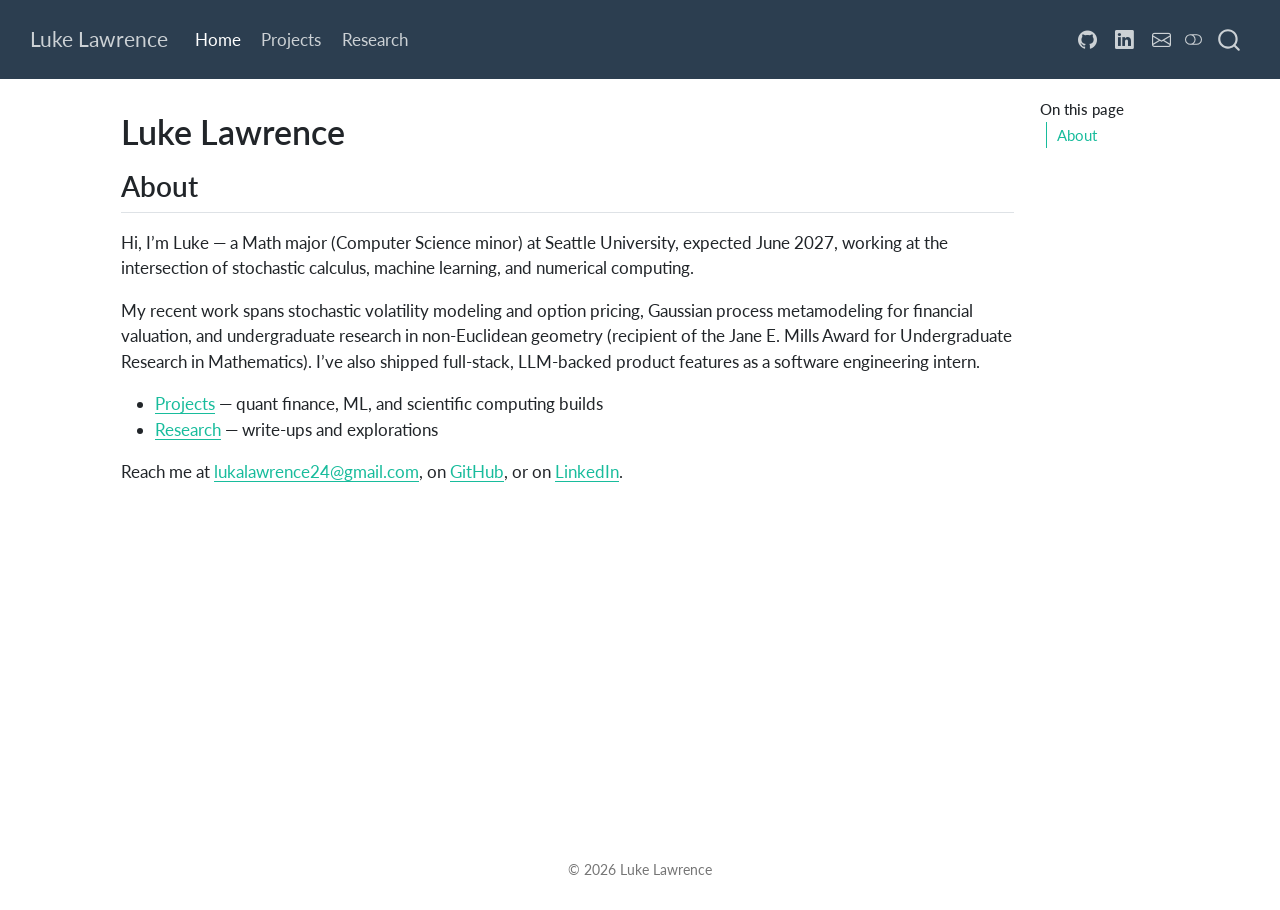
==== index.html @ 2ad71805 "Built site for gh-pages" ====
<!DOCTYPE html>
<html xmlns="http://www.w3.org/1999/xhtml" lang="en" xml:lang="en"><head>

<meta charset="utf-8">
<meta name="generator" content="quarto-1.9.38">

<meta name="viewport" content="width=device-width, initial-scale=1.0, user-scalable=yes">


<title>Luke Lawrence</title>
<style>
/* Default styles provided by pandoc.
** See https://pandoc.org/MANUAL.html#variables-for-html for config info.
*/
code{white-space: pre-wrap;}
span.smallcaps{font-variant: small-caps;}
div.columns{display: flex; gap: min(4vw, 1.5em);}
div.column{flex: auto; overflow-x: auto;}
div.hanging-indent{margin-left: 1.5em; text-indent: -1.5em;}
ul.task-list{list-style: none;}
ul.task-list li input[type="checkbox"] {
  width: 0.8em;
  margin: 0 0.8em 0.2em -1em; /* quarto-specific, see https://github.com/quarto-dev/quarto-cli/issues/4556 */ 
  vertical-align: middle;
}
</style>


<script src="site_libs/quarto-nav/quarto-nav.js"></script>
<script src="site_libs/quarto-nav/headroom.min.js"></script>
<script src="site_libs/clipboard/clipboard.min.js"></script>
<script src="site_libs/quarto-search/autocomplete.umd.js"></script>
<script src="site_libs/quarto-search/fuse.min.js"></script>
<script src="site_libs/quarto-search/quarto-search.js"></script>
<meta name="quarto:offset" content="./">
<script src="site_libs/quarto-html/quarto.js" type="module"></script>
<script src="site_libs/quarto-html/tabsets/tabsets.js" type="module"></script>
<script src="site_libs/quarto-html/popper.min.js"></script>
<script src="site_libs/quarto-html/tippy.umd.min.js"></script>
<script src="site_libs/quarto-html/anchor.min.js"></script>
<link href="site_libs/quarto-html/tippy.css" rel="stylesheet">
<link href="site_libs/quarto-html/quarto-syntax-highlighting-15634bcf2e68342d4ad2dfa704d543f6.css" rel="stylesheet" class="quarto-color-scheme" id="quarto-text-highlighting-styles">
<link href="site_libs/quarto-html/quarto-syntax-highlighting-dark-0a6b7249c26820e032cb0bd839ff02b1.css" rel="stylesheet" class="quarto-color-scheme quarto-color-alternate" id="quarto-text-highlighting-styles">
<link href="site_libs/quarto-html/quarto-syntax-highlighting-15634bcf2e68342d4ad2dfa704d543f6.css" rel="stylesheet" class="quarto-color-scheme-extra" id="quarto-text-highlighting-styles">
<script src="site_libs/bootstrap/bootstrap.min.js"></script>
<link href="site_libs/bootstrap/bootstrap-icons.css" rel="stylesheet">
<link href="site_libs/bootstrap/bootstrap-2848db4c0f3e4021fc765f6e1bcdf99c.min.css" rel="stylesheet" append-hash="true" class="quarto-color-scheme" id="quarto-bootstrap" data-mode="light">
<link href="site_libs/bootstrap/bootstrap-dark-080681770e7937768b3f197d436ffa3a.min.css" rel="stylesheet" append-hash="true" class="quarto-color-scheme quarto-color-alternate" id="quarto-bootstrap" data-mode="dark">
<link href="site_libs/bootstrap/bootstrap-2848db4c0f3e4021fc765f6e1bcdf99c.min.css" rel="stylesheet" append-hash="true" class="quarto-color-scheme-extra" id="quarto-bootstrap" data-mode="light">
<script id="quarto-search-options" type="application/json">{
  "location": "navbar",
  "copy-button": false,
  "collapse-after": 3,
  "panel-placement": "end",
  "type": "overlay",
  "limit": 50,
  "keyboard-shortcut": [
    "f",
    "/",
    "s"
  ],
  "show-item-context": false,
  "language": {
    "search-no-results-text": "No results",
    "search-matching-documents-text": "matching documents",
    "search-copy-link-title": "Copy link to search",
    "search-hide-matches-text": "Hide additional matches",
    "search-more-match-text": "more match in this document",
    "search-more-matches-text": "more matches in this document",
    "search-clear-button-title": "Clear",
    "search-text-placeholder": "",
    "search-detached-cancel-button-title": "Cancel",
    "search-submit-button-title": "Submit",
    "search-label": "Search"
  }
}</script>
<style>html{ scroll-behavior: smooth; }</style>


<link rel="stylesheet" href="styles.css">
</head>

<body class="nav-fixed quarto-light"><script id="quarto-html-before-body" type="application/javascript">
    const toggleBodyColorMode = (bsSheetEl) => {
      const mode = bsSheetEl.getAttribute("data-mode");
      const bodyEl = window.document.querySelector("body");
      if (mode === "dark") {
        bodyEl.classList.add("quarto-dark");
        bodyEl.classList.remove("quarto-light");
      } else {
        bodyEl.classList.add("quarto-light");
        bodyEl.classList.remove("quarto-dark");
      }
    }
    const toggleBodyColorPrimary = () => {
      const bsSheetEl = window.document.querySelector("link#quarto-bootstrap:not([rel=disabled-stylesheet])");
      if (bsSheetEl) {
        toggleBodyColorMode(bsSheetEl);
      }
    }
    const setColorSchemeToggle = (alternate) => {
      const toggles = window.document.querySelectorAll('.quarto-color-scheme-toggle');
      for (let i=0; i < toggles.length; i++) {
        const toggle = toggles[i];
        if (toggle) {
          if (alternate) {
            toggle.classList.add("alternate");
          } else {
            toggle.classList.remove("alternate");
          }
        }
      }
    };
    const toggleColorMode = (alternate) => {
      // Switch the stylesheets
      const primaryStylesheets = window.document.querySelectorAll('link.quarto-color-scheme:not(.quarto-color-alternate)');
      const alternateStylesheets = window.document.querySelectorAll('link.quarto-color-scheme.quarto-color-alternate');
      manageTransitions('#quarto-margin-sidebar .nav-link', false);
      if (alternate) {
        // note: dark is layered on light, we don't disable primary!
        enableStylesheet(alternateStylesheets);
        for (const sheetNode of alternateStylesheets) {
          if (sheetNode.id === "quarto-bootstrap") {
            toggleBodyColorMode(sheetNode);
          }
        }
      } else {
        disableStylesheet(alternateStylesheets);
        enableStylesheet(primaryStylesheets)
        toggleBodyColorPrimary();
      }
      manageTransitions('#quarto-margin-sidebar .nav-link', true);
      // Switch the toggles
      setColorSchemeToggle(alternate)
      // Hack to workaround the fact that safari doesn't
      // properly recolor the scrollbar when toggling (#1455)
      if (navigator.userAgent.indexOf('Safari') > 0 && navigator.userAgent.indexOf('Chrome') == -1) {
        manageTransitions("body", false);
        window.scrollTo(0, 1);
        setTimeout(() => {
          window.scrollTo(0, 0);
          manageTransitions("body", true);
        }, 40);
      }
    }
    const disableStylesheet = (stylesheets) => {
      for (let i=0; i < stylesheets.length; i++) {
        const stylesheet = stylesheets[i];
        stylesheet.rel = 'disabled-stylesheet';
      }
    }
    const enableStylesheet = (stylesheets) => {
      for (let i=0; i < stylesheets.length; i++) {
        const stylesheet = stylesheets[i];
        if(stylesheet.rel !== 'stylesheet') { // for Chrome, which will still FOUC without this check
          stylesheet.rel = 'stylesheet';
        }
      }
    }
    const manageTransitions = (selector, allowTransitions) => {
      const els = window.document.querySelectorAll(selector);
      for (let i=0; i < els.length; i++) {
        const el = els[i];
        if (allowTransitions) {
          el.classList.remove('notransition');
        } else {
          el.classList.add('notransition');
        }
      }
    }
    const isFileUrl = () => {
      return window.location.protocol === 'file:';
    }
    const hasAlternateSentinel = () => {
      let styleSentinel = getColorSchemeSentinel();
      if (styleSentinel !== null) {
        return styleSentinel === "alternate";
      } else {
        return false;
      }
    }
    const setStyleSentinel = (alternate) => {
      const value = alternate ? "alternate" : "default";
      if (!isFileUrl()) {
        window.localStorage.setItem("quarto-color-scheme", value);
      } else {
        localAlternateSentinel = value;
      }
    }
    const getColorSchemeSentinel = () => {
      if (!isFileUrl()) {
        const storageValue = window.localStorage.getItem("quarto-color-scheme");
        return storageValue != null ? storageValue : localAlternateSentinel;
      } else {
        return localAlternateSentinel;
      }
    }
    const toggleGiscusIfUsed = (isAlternate, darkModeDefault) => {
      const baseTheme = document.querySelector('#giscus-base-theme')?.value ?? 'light';
      const alternateTheme = document.querySelector('#giscus-alt-theme')?.value ?? 'dark';
      let newTheme = '';
      if(authorPrefersDark) {
        newTheme = isAlternate ? baseTheme : alternateTheme;
      } else {
        newTheme = isAlternate ? alternateTheme : baseTheme;
      }
      const changeGiscusTheme = () => {
        // From: https://github.com/giscus/giscus/issues/336
        const sendMessage = (message) => {
          const iframe = document.querySelector('iframe.giscus-frame');
          if (!iframe) return;
          iframe.contentWindow.postMessage({ giscus: message }, 'https://giscus.app');
        }
        sendMessage({
          setConfig: {
            theme: newTheme
          }
        });
      }
      const isGiscussLoaded = window.document.querySelector('iframe.giscus-frame') !== null;
      if (isGiscussLoaded) {
        changeGiscusTheme();
      }
    };
    const authorPrefersDark = false;
    const darkModeDefault = authorPrefersDark;
      document.querySelector('link#quarto-text-highlighting-styles.quarto-color-scheme-extra').rel = 'disabled-stylesheet';
      document.querySelector('link#quarto-bootstrap.quarto-color-scheme-extra').rel = 'disabled-stylesheet';
    let localAlternateSentinel = darkModeDefault ? 'alternate' : 'default';
    // Dark / light mode switch
    window.quartoToggleColorScheme = () => {
      // Read the current dark / light value
      let toAlternate = !hasAlternateSentinel();
      toggleColorMode(toAlternate);
      setStyleSentinel(toAlternate);
      toggleGiscusIfUsed(toAlternate, darkModeDefault);
      window.dispatchEvent(new Event('resize'));
    };
    // Switch to dark mode if need be
    if (hasAlternateSentinel()) {
      toggleColorMode(true);
    } else {
      toggleColorMode(false);
    }
  </script>

<div id="quarto-search-results"></div>
  <header id="quarto-header" class="headroom fixed-top">
    <nav class="navbar navbar-expand-lg " data-bs-theme="dark">
      <div class="navbar-container container-fluid">
      <div class="navbar-brand-container mx-auto">
    <a class="navbar-brand" href="./index.html">
    <span class="navbar-title">Luke Lawrence</span>
    </a>
  </div>
            <div id="quarto-search" class="" title="Search"></div>
          <button class="navbar-toggler" type="button" data-bs-toggle="collapse" data-bs-target="#navbarCollapse" aria-controls="navbarCollapse" role="menu" aria-expanded="false" aria-label="Toggle navigation" onclick="if (window.quartoToggleHeadroom) { window.quartoToggleHeadroom(); }">
  <span class="navbar-toggler-icon"></span>
</button>
          <div class="collapse navbar-collapse" id="navbarCollapse">
            <ul class="navbar-nav navbar-nav-scroll me-auto">
  <li class="nav-item">
    <a class="nav-link active" href="./index.html" aria-current="page"> 
<span class="menu-text">Home</span></a>
  </li>  
  <li class="nav-item">
    <a class="nav-link" href="./projects.html"> 
<span class="menu-text">Projects</span></a>
  </li>  
  <li class="nav-item">
    <a class="nav-link" href="./research.html"> 
<span class="menu-text">Research</span></a>
  </li>  
</ul>
            <ul class="navbar-nav navbar-nav-scroll ms-auto">
  <li class="nav-item compact">
    <a class="nav-link" href="https://github.com/diffeqsolver"> <i class="bi bi-github" role="img">
</i> 
<span class="menu-text"></span></a>
  </li>  
  <li class="nav-item compact">
    <a class="nav-link" href="https://linkedin.com/in/luke-lawrence"> <i class="bi bi-linkedin" role="img">
</i> 
<span class="menu-text"></span></a>
  </li>  
  <li class="nav-item compact">
    <a class="nav-link" href="mailto:lukalawrence24@gmail.com"> <i class="bi bi-envelope" role="img">
</i> 
<span class="menu-text"></span></a>
  </li>  
</ul>
          </div> <!-- /navcollapse -->
            <div class="quarto-navbar-tools">
  <a href="" class="quarto-color-scheme-toggle quarto-navigation-tool  px-1" onclick="window.quartoToggleColorScheme(); return false;" title="Toggle dark mode"><i class="bi"></i></a>
</div>
      </div> <!-- /container-fluid -->
    </nav>
</header>
<!-- content -->
<div id="quarto-content" class="quarto-container page-columns page-rows-contents page-layout-article page-navbar">
<!-- sidebar -->
<!-- margin-sidebar -->
    <div id="quarto-margin-sidebar" class="sidebar margin-sidebar">
        <nav id="TOC" role="doc-toc" class="toc-active">
    <h2 id="toc-title">On this page</h2>
   
  <ul>
  <li><a href="#about" id="toc-about" class="nav-link active" data-scroll-target="#about">About</a></li>
  </ul>
</nav>
    </div>
<!-- main -->
<main class="content" id="quarto-document-content">


<header id="title-block-header" class="quarto-title-block default">
<div class="quarto-title">
<h1 class="title">Luke Lawrence</h1>
</div>



<div class="quarto-title-meta">

    
  
    
  </div>
  


</header>


<section id="about" class="level2">
<h2 class="anchored" data-anchor-id="about">About</h2>
<p>Hi, I’m Luke — a Math major (Computer Science minor) at Seattle University, expected June 2027, working at the intersection of stochastic calculus, machine learning, and numerical computing.</p>
<p>My recent work spans stochastic volatility modeling and option pricing, Gaussian process metamodeling for financial valuation, and undergraduate research in non-Euclidean geometry (recipient of the Jane E. Mills Award for Undergraduate Research in Mathematics). I’ve also shipped full-stack, LLM-backed product features as a software engineering intern.</p>
<ul>
<li><strong><a href="./projects.html">Projects</a></strong> — quant finance, ML, and scientific computing builds</li>
<li><strong><a href="./research.html">Research</a></strong> — write-ups and explorations</li>
</ul>
<p>Reach me at <a href="mailto:lukalawrence24@gmail.com">lukalawrence24@gmail.com</a>, on <a href="https://github.com/diffeqsolver">GitHub</a>, or on <a href="https://linkedin.com/in/luke-lawrence">LinkedIn</a>.</p>


</section>

</main> <!-- /main -->
<script id="quarto-html-after-body" type="application/javascript">
  window.document.addEventListener("DOMContentLoaded", function (event) {
    // Ensure there is a toggle, if there isn't float one in the top right
    if (window.document.querySelector('.quarto-color-scheme-toggle') === null) {
      const a = window.document.createElement('a');
      a.classList.add('top-right');
      a.classList.add('quarto-color-scheme-toggle');
      a.href = "";
      a.onclick = function() { try { window.quartoToggleColorScheme(); } catch {} return false; };
      const i = window.document.createElement("i");
      i.classList.add('bi');
      a.appendChild(i);
      window.document.body.appendChild(a);
    }
    setColorSchemeToggle(hasAlternateSentinel())
    const icon = "";
    const anchorJS = new window.AnchorJS();
    anchorJS.options = {
      placement: 'right',
      icon: icon
    };
    anchorJS.add('.anchored');
    const isCodeAnnotation = (el) => {
      for (const clz of el.classList) {
        if (clz.startsWith('code-annotation-')) {                     
          return true;
        }
      }
      return false;
    }
    const onCopySuccess = function(e) {
      // button target
      const button = e.trigger;
      // don't keep focus
      button.blur();
      // flash "checked"
      button.classList.add('code-copy-button-checked');
      var currentTitle = button.getAttribute("title");
      button.setAttribute("title", "Copied!");
      let tooltip;
      if (window.bootstrap) {
        button.setAttribute("data-bs-toggle", "tooltip");
        button.setAttribute("data-bs-placement", "left");
        button.setAttribute("data-bs-title", "Copied!");
        tooltip = new bootstrap.Tooltip(button, 
          { trigger: "manual", 
            customClass: "code-copy-button-tooltip",
            offset: [0, -8]});
        tooltip.show();    
      }
      setTimeout(function() {
        if (tooltip) {
          tooltip.hide();
          button.removeAttribute("data-bs-title");
          button.removeAttribute("data-bs-toggle");
          button.removeAttribute("data-bs-placement");
        }
        button.setAttribute("title", currentTitle);
        button.classList.remove('code-copy-button-checked');
      }, 1000);
      // clear code selection
      e.clearSelection();
    }
    const getTextToCopy = function(trigger) {
      const outerScaffold = trigger.parentElement.cloneNode(true);
      const codeEl = outerScaffold.querySelector('code');
      for (const childEl of codeEl.children) {
        if (isCodeAnnotation(childEl)) {
          childEl.remove();
        }
      }
      return codeEl.innerText;
    }
    const clipboard = new window.ClipboardJS('.code-copy-button:not([data-in-quarto-modal])', {
      text: getTextToCopy
    });
    clipboard.on('success', onCopySuccess);
    if (window.document.getElementById('quarto-embedded-source-code-modal')) {
      const clipboardModal = new window.ClipboardJS('.code-copy-button[data-in-quarto-modal]', {
        text: getTextToCopy,
        container: window.document.getElementById('quarto-embedded-source-code-modal')
      });
      clipboardModal.on('success', onCopySuccess);
    }
      var localhostRegex = new RegExp(/^(?:http|https):\/\/localhost\:?[0-9]*\//);
      var mailtoRegex = new RegExp(/^mailto:/);
        var filterRegex = new RegExp("https:\/\/diffeqsolver\.github\.io\/personal-site\/");
      var isInternal = (href) => {
          return filterRegex.test(href) || localhostRegex.test(href) || mailtoRegex.test(href);
      }
      // Inspect non-navigation links and adorn them if external
     var links = window.document.querySelectorAll('a[href]:not(.nav-link):not(.navbar-brand):not(.toc-action):not(.sidebar-link):not(.sidebar-item-toggle):not(.pagination-link):not(.no-external):not([aria-hidden]):not(.dropdown-item):not(.quarto-navigation-tool):not(.about-link)');
      for (var i=0; i<links.length; i++) {
        const link = links[i];
        if (!isInternal(link.href)) {
          // undo the damage that might have been done by quarto-nav.js in the case of
          // links that we want to consider external
          if (link.dataset.originalHref !== undefined) {
            link.href = link.dataset.originalHref;
          }
        }
      }
    function tippyHover(el, contentFn, onTriggerFn, onUntriggerFn) {
      const config = {
        allowHTML: true,
        maxWidth: 500,
        delay: 100,
        arrow: false,
        appendTo: function(el) {
            return el.parentElement;
        },
        interactive: true,
        interactiveBorder: 10,
        theme: 'quarto',
        placement: 'bottom-start',
      };
      if (contentFn) {
        config.content = contentFn;
      }
      if (onTriggerFn) {
        config.onTrigger = onTriggerFn;
      }
      if (onUntriggerFn) {
        config.onUntrigger = onUntriggerFn;
      }
      window.tippy(el, config); 
    }
    const noterefs = window.document.querySelectorAll('a[role="doc-noteref"]');
    for (var i=0; i<noterefs.length; i++) {
      const ref = noterefs[i];
      tippyHover(ref, function() {
        // use id or data attribute instead here
        let href = ref.getAttribute('data-footnote-href') || ref.getAttribute('href');
        try { href = new URL(href).hash; } catch {}
        const id = href.replace(/^#\/?/, "");
        const note = window.document.getElementById(id);
        if (note) {
          return note.innerHTML;
        } else {
          return "";
        }
      });
    }
    const xrefs = window.document.querySelectorAll('a.quarto-xref');
    const processXRef = (id, note) => {
      // Strip column container classes
      const stripColumnClz = (el) => {
        el.classList.remove("page-full", "page-columns");
        if (el.children) {
          for (const child of el.children) {
            stripColumnClz(child);
          }
        }
      }
      stripColumnClz(note)
      if (id === null || id.startsWith('sec-')) {
        // Special case sections, only their first couple elements
        const container = document.createElement("div");
        if (note.children && note.children.length > 2) {
          container.appendChild(note.children[0].cloneNode(true));
          for (let i = 1; i < note.children.length; i++) {
            const child = note.children[i];
            if (child.tagName === "P" && child.innerText === "") {
              continue;
            } else {
              container.appendChild(child.cloneNode(true));
              break;
            }
          }
          if (window.Quarto?.typesetMath) {
            window.Quarto.typesetMath(container);
          }
          return container.innerHTML
        } else {
          if (window.Quarto?.typesetMath) {
            window.Quarto.typesetMath(note);
          }
          return note.innerHTML;
        }
      } else {
        // Remove any anchor links if they are present
        const anchorLink = note.querySelector('a.anchorjs-link');
        if (anchorLink) {
          anchorLink.remove();
        }
        if (window.Quarto?.typesetMath) {
          window.Quarto.typesetMath(note);
        }
        if (note.classList.contains("callout")) {
          return note.outerHTML;
        } else {
          return note.innerHTML;
        }
      }
    }
    for (var i=0; i<xrefs.length; i++) {
      const xref = xrefs[i];
      tippyHover(xref, undefined, function(instance) {
        instance.disable();
        let url = xref.getAttribute('href');
        let hash = undefined; 
        if (url.startsWith('#')) {
          hash = url;
        } else {
          try { hash = new URL(url).hash; } catch {}
        }
        if (hash) {
          const id = hash.replace(/^#\/?/, "");
          const note = window.document.getElementById(id);
          if (note !== null) {
            try {
              const html = processXRef(id, note.cloneNode(true));
              instance.setContent(html);
            } finally {
              instance.enable();
              instance.show();
            }
          } else {
            // See if we can fetch this
            fetch(url.split('#')[0])
            .then(res => res.text())
            .then(html => {
              const parser = new DOMParser();
              const htmlDoc = parser.parseFromString(html, "text/html");
              const note = htmlDoc.getElementById(id);
              if (note !== null) {
                const html = processXRef(id, note);
                instance.setContent(html);
              } 
            }).finally(() => {
              instance.enable();
              instance.show();
            });
          }
        } else {
          // See if we can fetch a full url (with no hash to target)
          // This is a special case and we should probably do some content thinning / targeting
          fetch(url)
          .then(res => res.text())
          .then(html => {
            const parser = new DOMParser();
            const htmlDoc = parser.parseFromString(html, "text/html");
            const note = htmlDoc.querySelector('main.content');
            if (note !== null) {
              // This should only happen for chapter cross references
              // (since there is no id in the URL)
              // remove the first header
              if (note.children.length > 0 && note.children[0].tagName === "HEADER") {
                note.children[0].remove();
              }
              const html = processXRef(null, note);
              instance.setContent(html);
            } 
          }).finally(() => {
            instance.enable();
            instance.show();
          });
        }
      }, function(instance) {
      });
    }
        let selectedAnnoteEl;
        const selectorForAnnotation = ( cell, annotation) => {
          let cellAttr = 'data-code-cell="' + cell + '"';
          let lineAttr = 'data-code-annotation="' +  annotation + '"';
          const selector = 'span[' + cellAttr + '][' + lineAttr + ']';
          return selector;
        }
        const selectCodeLines = (annoteEl) => {
          const doc = window.document;
          const targetCell = annoteEl.getAttribute("data-target-cell");
          const targetAnnotation = annoteEl.getAttribute("data-target-annotation");
          const annoteSpan = window.document.querySelector(selectorForAnnotation(targetCell, targetAnnotation));
          const lines = annoteSpan.getAttribute("data-code-lines").split(",");
          const lineIds = lines.map((line) => {
            return targetCell + "-" + line;
          })
          let top = null;
          let height = null;
          let parent = null;
          if (lineIds.length > 0) {
              //compute the position of the single el (top and bottom and make a div)
              const el = window.document.getElementById(lineIds[0]);
              top = el.offsetTop;
              height = el.offsetHeight;
              parent = el.parentElement.parentElement;
            if (lineIds.length > 1) {
              const lastEl = window.document.getElementById(lineIds[lineIds.length - 1]);
              const bottom = lastEl.offsetTop + lastEl.offsetHeight;
              height = bottom - top;
            }
            if (top !== null && height !== null && parent !== null) {
              // cook up a div (if necessary) and position it 
              let div = window.document.getElementById("code-annotation-line-highlight");
              if (div === null) {
                div = window.document.createElement("div");
                div.setAttribute("id", "code-annotation-line-highlight");
                div.style.position = 'absolute';
                parent.appendChild(div);
              }
              div.style.top = top - 2 + "px";
              div.style.height = height + 4 + "px";
              div.style.left = 0;
              let gutterDiv = window.document.getElementById("code-annotation-line-highlight-gutter");
              if (gutterDiv === null) {
                gutterDiv = window.document.createElement("div");
                gutterDiv.setAttribute("id", "code-annotation-line-highlight-gutter");
                gutterDiv.style.position = 'absolute';
                const codeCell = window.document.getElementById(targetCell);
                const gutter = codeCell.querySelector('.code-annotation-gutter');
                gutter.appendChild(gutterDiv);
              }
              gutterDiv.style.top = top - 2 + "px";
              gutterDiv.style.height = height + 4 + "px";
            }
            selectedAnnoteEl = annoteEl;
          }
        };
        const unselectCodeLines = () => {
          const elementsIds = ["code-annotation-line-highlight", "code-annotation-line-highlight-gutter"];
          elementsIds.forEach((elId) => {
            const div = window.document.getElementById(elId);
            if (div) {
              div.remove();
            }
          });
          selectedAnnoteEl = undefined;
        };
          // Handle positioning of the toggle
      window.addEventListener(
        "resize",
        throttle(() => {
          elRect = undefined;
          if (selectedAnnoteEl) {
            selectCodeLines(selectedAnnoteEl);
          }
        }, 10)
      );
      function throttle(fn, ms) {
      let throttle = false;
      let timer;
        return (...args) => {
          if(!throttle) { // first call gets through
              fn.apply(this, args);
              throttle = true;
          } else { // all the others get throttled
              if(timer) clearTimeout(timer); // cancel #2
              timer = setTimeout(() => {
                fn.apply(this, args);
                timer = throttle = false;
              }, ms);
          }
        };
      }
        // Attach click handler to the DT
        const annoteDls = window.document.querySelectorAll('dt[data-target-cell]');
        for (const annoteDlNode of annoteDls) {
          annoteDlNode.addEventListener('click', (event) => {
            const clickedEl = event.target;
            if (clickedEl !== selectedAnnoteEl) {
              unselectCodeLines();
              const activeEl = window.document.querySelector('dt[data-target-cell].code-annotation-active');
              if (activeEl) {
                activeEl.classList.remove('code-annotation-active');
              }
              selectCodeLines(clickedEl);
              clickedEl.classList.add('code-annotation-active');
            } else {
              // Unselect the line
              unselectCodeLines();
              clickedEl.classList.remove('code-annotation-active');
            }
          });
        }
    const findCites = (el) => {
      const parentEl = el.parentElement;
      if (parentEl) {
        const cites = parentEl.dataset.cites;
        if (cites) {
          return {
            el,
            cites: cites.split(' ')
          };
        } else {
          return findCites(el.parentElement)
        }
      } else {
        return undefined;
      }
    };
    var bibliorefs = window.document.querySelectorAll('a[role="doc-biblioref"]');
    for (var i=0; i<bibliorefs.length; i++) {
      const ref = bibliorefs[i];
      const citeInfo = findCites(ref);
      if (citeInfo) {
        tippyHover(citeInfo.el, function() {
          var popup = window.document.createElement('div');
          citeInfo.cites.forEach(function(cite) {
            var citeDiv = window.document.createElement('div');
            citeDiv.classList.add('hanging-indent');
            citeDiv.classList.add('csl-entry');
            var biblioDiv = window.document.getElementById('ref-' + cite);
            if (biblioDiv) {
              citeDiv.innerHTML = biblioDiv.innerHTML;
            }
            popup.appendChild(citeDiv);
          });
          return popup.innerHTML;
        });
      }
    }
  });
  </script>
</div> <!-- /content -->
<footer class="footer">
  <div class="nav-footer">
    <div class="nav-footer-left">
      &nbsp;
    </div>   
    <div class="nav-footer-center">
<p>© 2026 Luke Lawrence</p>
</div>
    <div class="nav-footer-right">
      &nbsp;
    </div>
  </div>
</footer>




<script src="site_libs/quarto-html/zenscroll-min.js"></script>
</body></html>
---- site_libs/quarto-html/tippy.css ----
.tippy-box[data-animation=fade][data-state=hidden]{opacity:0}[data-tippy-root]{max-width:calc(100vw - 10px)}.tippy-box{position:relative;background-color:#333;color:#fff;border-radius:4px;font-size:14px;line-height:1.4;white-space:normal;outline:0;transition-property:transform,visibility,opacity}.tippy-box[data-placement^=top]>.tippy-arrow{bottom:0}.tippy-box[data-placement^=top]>.tippy-arrow:before{bottom:-7px;left:0;border-width:8px 8px 0;border-top-color:initial;transform-origin:center top}.tippy-box[data-placement^=bottom]>.tippy-arrow{top:0}.tippy-box[data-placement^=bottom]>.tippy-arrow:before{top:-7px;left:0;border-width:0 8px 8px;border-bottom-color:initial;transform-origin:center bottom}.tippy-box[data-placement^=left]>.tippy-arrow{right:0}.tippy-box[data-placement^=left]>.tippy-arrow:before{border-width:8px 0 8px 8px;border-left-color:initial;right:-7px;transform-origin:center left}.tippy-box[data-placement^=right]>.tippy-arrow{left:0}.tippy-box[data-placement^=right]>.tippy-arrow:before{left:-7px;border-width:8px 8px 8px 0;border-right-color:initial;transform-origin:center right}.tippy-box[data-inertia][data-state=visible]{transition-timing-function:cubic-bezier(.54,1.5,.38,1.11)}.tippy-arrow{width:16px;height:16px;color:#333}.tippy-arrow:before{content:"";position:absolute;border-color:transparent;border-style:solid}.tippy-content{position:relative;padding:5px 9px;z-index:1}
---- site_libs/quarto-html/quarto-syntax-highlighting-15634bcf2e68342d4ad2dfa704d543f6.css ----
/* quarto syntax highlight colors */
:root {
  --quarto-hl-ot-color: #003B4F;
  --quarto-hl-at-color: #657422;
  --quarto-hl-ss-color: #20794D;
  --quarto-hl-an-color: #5E5E5E;
  --quarto-hl-fu-color: #4758AB;
  --quarto-hl-st-color: #20794D;
  --quarto-hl-cf-color: #003B4F;
  --quarto-hl-op-color: #5E5E5E;
  --quarto-hl-er-color: #AD0000;
  --quarto-hl-bn-color: #AD0000;
  --quarto-hl-al-color: #AD0000;
  --quarto-hl-va-color: #111111;
  --quarto-hl-bu-color: inherit;
  --quarto-hl-ex-color: inherit;
  --quarto-hl-pp-color: #AD0000;
  --quarto-hl-in-color: #5E5E5E;
  --quarto-hl-vs-color: #20794D;
  --quarto-hl-wa-color: #5E5E5E;
  --quarto-hl-do-color: #5E5E5E;
  --quarto-hl-im-color: #00769E;
  --quarto-hl-ch-color: #20794D;
  --quarto-hl-dt-color: #AD0000;
  --quarto-hl-fl-color: #AD0000;
  --quarto-hl-co-color: #5E5E5E;
  --quarto-hl-cv-color: #5E5E5E;
  --quarto-hl-cn-color: #8f5902;
  --quarto-hl-sc-color: #5E5E5E;
  --quarto-hl-dv-color: #AD0000;
  --quarto-hl-kw-color: #003B4F;
}

/* other quarto variables */
:root {
  --quarto-font-monospace: SFMono-Regular, Menlo, Monaco, Consolas, "Liberation Mono", "Courier New", monospace;
}

/* syntax highlight based on Pandoc's rules */
pre > code.sourceCode > span {
  color: #003B4F;
}

code.sourceCode > span {
  color: #003B4F;
}

div.sourceCode,
div.sourceCode pre.sourceCode {
  color: #003B4F;
}

/* Normal */
code span {
  color: #003B4F;
}

/* Alert */
code span.al {
  color: #AD0000;
  font-style: inherit;
}

/* Annotation */
code span.an {
  color: #5E5E5E;
  font-style: inherit;
}

/* Attribute */
code span.at {
  color: #657422;
  font-style: inherit;
}

/* BaseN */
code span.bn {
  color: #AD0000;
  font-style: inherit;
}

/* BuiltIn */
code span.bu {
  font-style: inherit;
}

/* ControlFlow */
code span.cf {
  color: #003B4F;
  font-weight: bold;
  font-style: inherit;
}

/* Char */
code span.ch {
  color: #20794D;
  font-style: inherit;
}

/* Constant */
code span.cn {
  color: #8f5902;
  font-style: inherit;
}

/* Comment */
code span.co {
  color: #5E5E5E;
  font-style: inherit;
}

/* CommentVar */
code span.cv {
  color: #5E5E5E;
  font-style: italic;
}

/* Documentation */
code span.do {
  color: #5E5E5E;
  font-style: italic;
}

/* DataType */
code span.dt {
  color: #AD0000;
  font-style: inherit;
}

/* DecVal */
code span.dv {
  color: #AD0000;
  font-style: inherit;
}

/* Error */
code span.er {
  color: #AD0000;
  font-style: inherit;
}

/* Extension */
code span.ex {
  font-style: inherit;
}

/* Float */
code span.fl {
  color: #AD0000;
  font-style: inherit;
}

/* Function */
code span.fu {
  color: #4758AB;
  font-style: inherit;
}

/* Import */
code span.im {
  color: #00769E;
  font-style: inherit;
}

/* Information */
code span.in {
  color: #5E5E5E;
  font-style: inherit;
}

/* Keyword */
code span.kw {
  color: #003B4F;
  font-weight: bold;
  font-style: inherit;
}

/* Operator */
code span.op {
  color: #5E5E5E;
  font-style: inherit;
}

/* Other */
code span.ot {
  color: #003B4F;
  font-style: inherit;
}

/* Preprocessor */
code span.pp {
  color: #AD0000;
  font-style: inherit;
}

/* SpecialChar */
code span.sc {
  color: #5E5E5E;
  font-style: inherit;
}

/* SpecialString */
code span.ss {
  color: #20794D;
  font-style: inherit;
}

/* String */
code span.st {
  color: #20794D;
  font-style: inherit;
}

/* Variable */
code span.va {
  color: #111111;
  font-style: inherit;
}

/* VerbatimString */
code span.vs {
  color: #20794D;
  font-style: inherit;
}

/* Warning */
code span.wa {
  color: #5E5E5E;
  font-style: italic;
}

.prevent-inlining {
  content: "</";
}

/*# sourceMappingURL=f23921c56f73e400b49028c9186a1aa0.css.map */
---- site_libs/quarto-html/quarto-syntax-highlighting-dark-0a6b7249c26820e032cb0bd839ff02b1.css ----
/* quarto syntax highlight colors */
:root {
  --quarto-hl-al-color: #f07178;
  --quarto-hl-an-color: #d4d0ab;
  --quarto-hl-at-color: #00e0e0;
  --quarto-hl-bn-color: #d4d0ab;
  --quarto-hl-bu-color: #abe338;
  --quarto-hl-ch-color: #abe338;
  --quarto-hl-co-color: #f8f8f2;
  --quarto-hl-cv-color: #ffd700;
  --quarto-hl-cn-color: #ffd700;
  --quarto-hl-cf-color: #ffa07a;
  --quarto-hl-dt-color: #ffa07a;
  --quarto-hl-dv-color: #d4d0ab;
  --quarto-hl-do-color: #f8f8f2;
  --quarto-hl-er-color: #f07178;
  --quarto-hl-ex-color: #00e0e0;
  --quarto-hl-fl-color: #d4d0ab;
  --quarto-hl-fu-color: #ffa07a;
  --quarto-hl-im-color: #abe338;
  --quarto-hl-in-color: #d4d0ab;
  --quarto-hl-kw-color: #ffa07a;
  --quarto-hl-op-color: #ffa07a;
  --quarto-hl-ot-color: #00e0e0;
  --quarto-hl-pp-color: #dcc6e0;
  --quarto-hl-re-color: #00e0e0;
  --quarto-hl-sc-color: #abe338;
  --quarto-hl-ss-color: #abe338;
  --quarto-hl-st-color: #abe338;
  --quarto-hl-va-color: #00e0e0;
  --quarto-hl-vs-color: #abe338;
  --quarto-hl-wa-color: #dcc6e0;
}

/* other quarto variables */
:root {
  --quarto-font-monospace: SFMono-Regular, Menlo, Monaco, Consolas, "Liberation Mono", "Courier New", monospace;
}

/* syntax highlight based on Pandoc's rules */
pre > code.sourceCode > span {
  color: #f8f8f2;
}

code.sourceCode > span {
  color: #f8f8f2;
}

div.sourceCode,
div.sourceCode pre.sourceCode {
  color: #f8f8f2;
}

/* Normal */
code span {
  color: #f8f8f2;
}

/* Alert */
code span.al {
  color: #f07178;
}

/* Annotation */
code span.an {
  color: #d4d0ab;
}

/* Attribute */
code span.at {
  color: #00e0e0;
}

/* BaseN */
code span.bn {
  color: #d4d0ab;
}

/* BuiltIn */
code span.bu {
  color: #abe338;
}

/* ControlFlow */
code span.cf {
  font-weight: bold;
  color: #ffa07a;
}

/* Char */
code span.ch {
  color: #abe338;
}

/* Constant */
code span.cn {
  color: #ffd700;
}

/* Comment */
code span.co {
  font-style: italic;
  color: #f8f8f2;
}

/* CommentVar */
code span.cv {
  color: #ffd700;
}

/* Documentation */
code span.do {
  color: #f8f8f2;
}

/* DataType */
code span.dt {
  color: #ffa07a;
}

/* DecVal */
code span.dv {
  color: #d4d0ab;
}

/* Error */
code span.er {
  color: #f07178;
  text-decoration: underline;
}

/* Extension */
code span.ex {
  font-weight: bold;
  color: #00e0e0;
}

/* Float */
code span.fl {
  color: #d4d0ab;
}

/* Function */
code span.fu {
  color: #ffa07a;
}

/* Import */
code span.im {
  color: #abe338;
}

/* Information */
code span.in {
  color: #d4d0ab;
}

/* Keyword */
code span.kw {
  font-weight: bold;
  color: #ffa07a;
}

/* Operator */
code span.op {
  color: #ffa07a;
}

/* Other */
code span.ot {
  color: #00e0e0;
}

/* Preprocessor */
code span.pp {
  color: #dcc6e0;
}

/* RegionMarker */
code span.re {
  background-color: #f8f8f2;
  color: #00e0e0;
}

/* SpecialChar */
code span.sc {
  color: #abe338;
}

/* SpecialString */
code span.ss {
  color: #abe338;
}

/* String */
code span.st {
  color: #abe338;
}

/* Variable */
code span.va {
  color: #00e0e0;
}

/* VerbatimString */
code span.vs {
  color: #abe338;
}

/* Warning */
code span.wa {
  color: #dcc6e0;
}

.prevent-inlining {
  content: "</";
}

/*# sourceMappingURL=175367c052bafc98bd680af3479823f0.css.map */
---- site_libs/quarto-html/quarto-syntax-highlighting-15634bcf2e68342d4ad2dfa704d543f6.css ----
/* quarto syntax highlight colors */
:root {
  --quarto-hl-ot-color: #003B4F;
  --quarto-hl-at-color: #657422;
  --quarto-hl-ss-color: #20794D;
  --quarto-hl-an-color: #5E5E5E;
  --quarto-hl-fu-color: #4758AB;
  --quarto-hl-st-color: #20794D;
  --quarto-hl-cf-color: #003B4F;
  --quarto-hl-op-color: #5E5E5E;
  --quarto-hl-er-color: #AD0000;
  --quarto-hl-bn-color: #AD0000;
  --quarto-hl-al-color: #AD0000;
  --quarto-hl-va-color: #111111;
  --quarto-hl-bu-color: inherit;
  --quarto-hl-ex-color: inherit;
  --quarto-hl-pp-color: #AD0000;
  --quarto-hl-in-color: #5E5E5E;
  --quarto-hl-vs-color: #20794D;
  --quarto-hl-wa-color: #5E5E5E;
  --quarto-hl-do-color: #5E5E5E;
  --quarto-hl-im-color: #00769E;
  --quarto-hl-ch-color: #20794D;
  --quarto-hl-dt-color: #AD0000;
  --quarto-hl-fl-color: #AD0000;
  --quarto-hl-co-color: #5E5E5E;
  --quarto-hl-cv-color: #5E5E5E;
  --quarto-hl-cn-color: #8f5902;
  --quarto-hl-sc-color: #5E5E5E;
  --quarto-hl-dv-color: #AD0000;
  --quarto-hl-kw-color: #003B4F;
}

/* other quarto variables */
:root {
  --quarto-font-monospace: SFMono-Regular, Menlo, Monaco, Consolas, "Liberation Mono", "Courier New", monospace;
}

/* syntax highlight based on Pandoc's rules */
pre > code.sourceCode > span {
  color: #003B4F;
}

code.sourceCode > span {
  color: #003B4F;
}

div.sourceCode,
div.sourceCode pre.sourceCode {
  color: #003B4F;
}

/* Normal */
code span {
  color: #003B4F;
}

/* Alert */
code span.al {
  color: #AD0000;
  font-style: inherit;
}

/* Annotation */
code span.an {
  color: #5E5E5E;
  font-style: inherit;
}

/* Attribute */
code span.at {
  color: #657422;
  font-style: inherit;
}

/* BaseN */
code span.bn {
  color: #AD0000;
  font-style: inherit;
}

/* BuiltIn */
code span.bu {
  font-style: inherit;
}

/* ControlFlow */
code span.cf {
  color: #003B4F;
  font-weight: bold;
  font-style: inherit;
}

/* Char */
code span.ch {
  color: #20794D;
  font-style: inherit;
}

/* Constant */
code span.cn {
  color: #8f5902;
  font-style: inherit;
}

/* Comment */
code span.co {
  color: #5E5E5E;
  font-style: inherit;
}

/* CommentVar */
code span.cv {
  color: #5E5E5E;
  font-style: italic;
}

/* Documentation */
code span.do {
  color: #5E5E5E;
  font-style: italic;
}

/* DataType */
code span.dt {
  color: #AD0000;
  font-style: inherit;
}

/* DecVal */
code span.dv {
  color: #AD0000;
  font-style: inherit;
}

/* Error */
code span.er {
  color: #AD0000;
  font-style: inherit;
}

/* Extension */
code span.ex {
  font-style: inherit;
}

/* Float */
code span.fl {
  color: #AD0000;
  font-style: inherit;
}

/* Function */
code span.fu {
  color: #4758AB;
  font-style: inherit;
}

/* Import */
code span.im {
  color: #00769E;
  font-style: inherit;
}

/* Information */
code span.in {
  color: #5E5E5E;
  font-style: inherit;
}

/* Keyword */
code span.kw {
  color: #003B4F;
  font-weight: bold;
  font-style: inherit;
}

/* Operator */
code span.op {
  color: #5E5E5E;
  font-style: inherit;
}

/* Other */
code span.ot {
  color: #003B4F;
  font-style: inherit;
}

/* Preprocessor */
code span.pp {
  color: #AD0000;
  font-style: inherit;
}

/* SpecialChar */
code span.sc {
  color: #5E5E5E;
  font-style: inherit;
}

/* SpecialString */
code span.ss {
  color: #20794D;
  font-style: inherit;
}

/* String */
code span.st {
  color: #20794D;
  font-style: inherit;
}

/* Variable */
code span.va {
  color: #111111;
  font-style: inherit;
}

/* VerbatimString */
code span.vs {
  color: #20794D;
  font-style: inherit;
}

/* Warning */
code span.wa {
  color: #5E5E5E;
  font-style: italic;
}

.prevent-inlining {
  content: "</";
}

/*# sourceMappingURL=f23921c56f73e400b49028c9186a1aa0.css.map */
---- styles.css ----
/* Site-wide tweaks */
.quarto-title-banner {
  padding-top: 1rem;
  padding-bottom: 1rem;
}

.card {
  border-radius: 0.5rem;
}
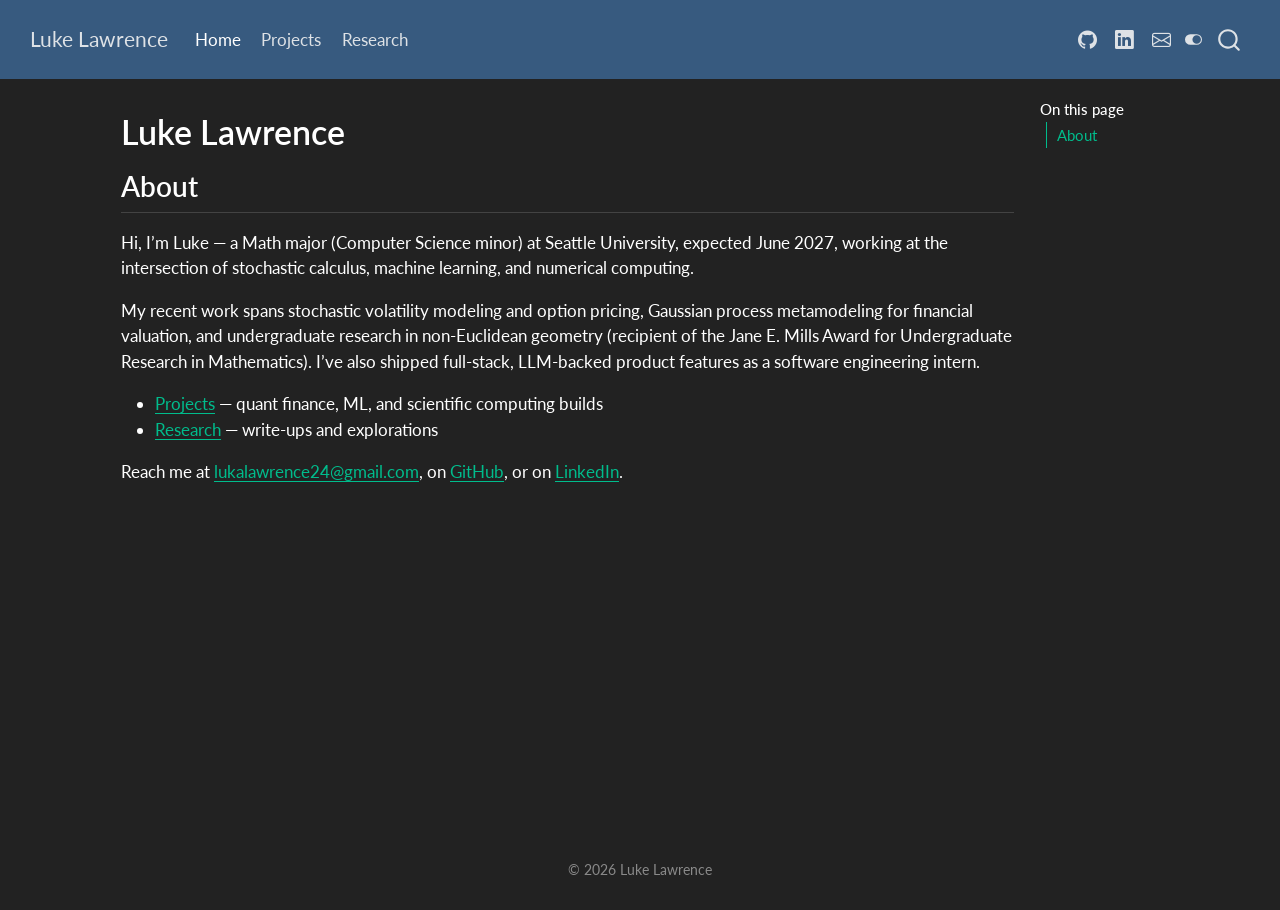
==== commit 0b51efbf: "Built site for gh-pages" ====
--- a/index.html
+++ b/index.html
@@ -41,12 +41,10 @@
 <link href="site_libs/quarto-html/tippy.css" rel="stylesheet">
 <link href="site_libs/quarto-html/quarto-syntax-highlighting-15634bcf2e68342d4ad2dfa704d543f6.css" rel="stylesheet" class="quarto-color-scheme" id="quarto-text-highlighting-styles">
 <link href="site_libs/quarto-html/quarto-syntax-highlighting-dark-0a6b7249c26820e032cb0bd839ff02b1.css" rel="stylesheet" class="quarto-color-scheme quarto-color-alternate" id="quarto-text-highlighting-styles">
-<link href="site_libs/quarto-html/quarto-syntax-highlighting-15634bcf2e68342d4ad2dfa704d543f6.css" rel="stylesheet" class="quarto-color-scheme-extra" id="quarto-text-highlighting-styles">
 <script src="site_libs/bootstrap/bootstrap.min.js"></script>
 <link href="site_libs/bootstrap/bootstrap-icons.css" rel="stylesheet">
 <link href="site_libs/bootstrap/bootstrap-2848db4c0f3e4021fc765f6e1bcdf99c.min.css" rel="stylesheet" append-hash="true" class="quarto-color-scheme" id="quarto-bootstrap" data-mode="light">
 <link href="site_libs/bootstrap/bootstrap-dark-080681770e7937768b3f197d436ffa3a.min.css" rel="stylesheet" append-hash="true" class="quarto-color-scheme quarto-color-alternate" id="quarto-bootstrap" data-mode="dark">
-<link href="site_libs/bootstrap/bootstrap-2848db4c0f3e4021fc765f6e1bcdf99c.min.css" rel="stylesheet" append-hash="true" class="quarto-color-scheme-extra" id="quarto-bootstrap" data-mode="light">
 <script id="quarto-search-options" type="application/json">{
   "location": "navbar",
   "copy-button": false,
@@ -80,7 +78,7 @@
 <link rel="stylesheet" href="styles.css">
 </head>
 
-<body class="nav-fixed quarto-light"><script id="quarto-html-before-body" type="application/javascript">
+<body class="nav-fixed quarto-dark"><script id="quarto-html-before-body" type="application/javascript">
     const toggleBodyColorMode = (bsSheetEl) => {
       const mode = bsSheetEl.getAttribute("data-mode");
       const bodyEl = window.document.querySelector("body");
@@ -222,10 +220,8 @@
         changeGiscusTheme();
       }
     };
-    const authorPrefersDark = false;
+    const authorPrefersDark = true;
     const darkModeDefault = authorPrefersDark;
-      document.querySelector('link#quarto-text-highlighting-styles.quarto-color-scheme-extra').rel = 'disabled-stylesheet';
-      document.querySelector('link#quarto-bootstrap.quarto-color-scheme-extra').rel = 'disabled-stylesheet';
     let localAlternateSentinel = darkModeDefault ? 'alternate' : 'default';
     // Dark / light mode switch
     window.quartoToggleColorScheme = () => {
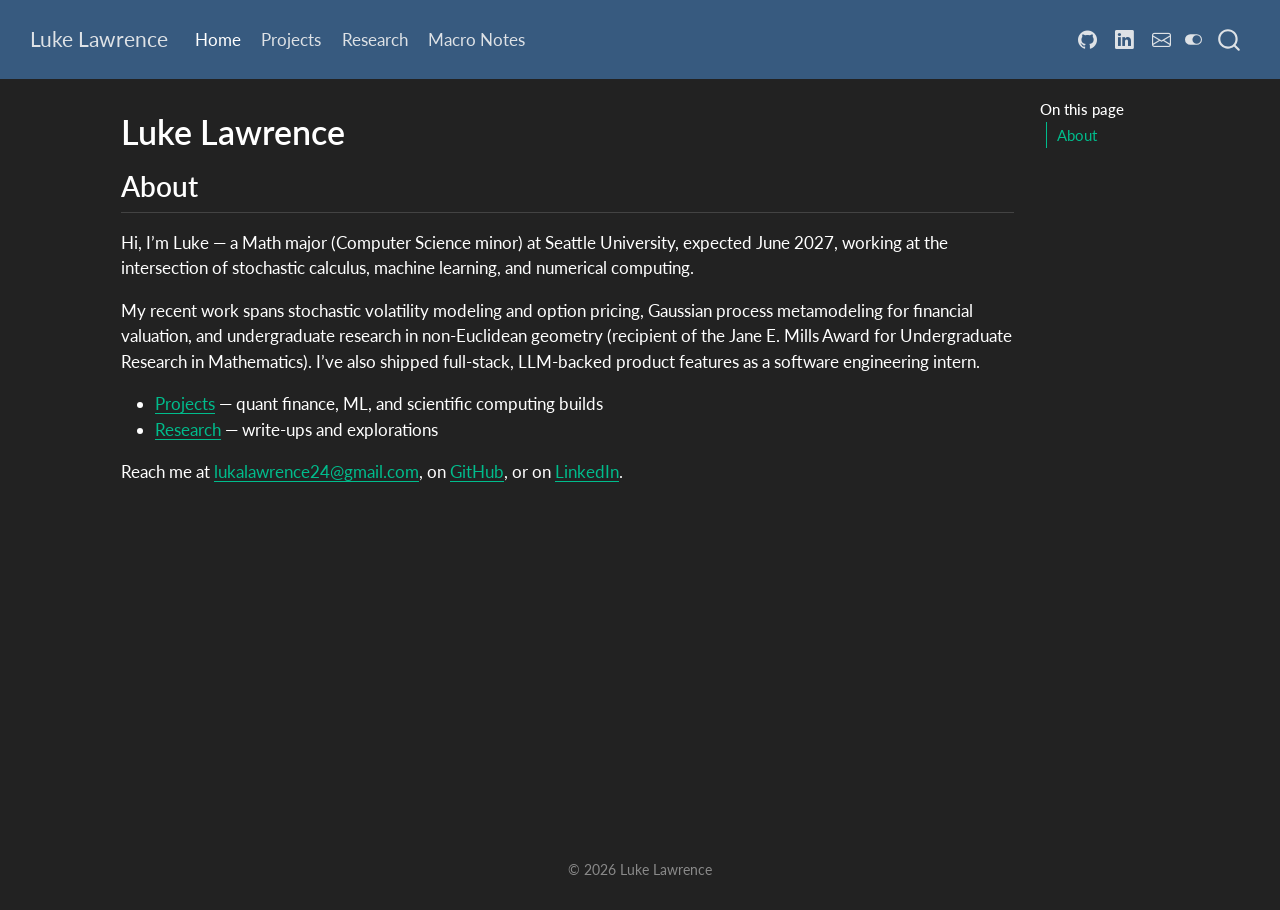
==== commit 596e54fa: "Built site for gh-pages" ====
--- a/index.html
+++ b/index.html
@@ -266,6 +266,10 @@
   <li class="nav-item">
     <a class="nav-link" href="./research.html"> 
 <span class="menu-text">Research</span></a>
+  </li>  
+  <li class="nav-item">
+    <a class="nav-link" href="./macro.html"> 
+<span class="menu-text">Macro Notes</span></a>
   </li>  
 </ul>
             <ul class="navbar-nav navbar-nav-scroll ms-auto">
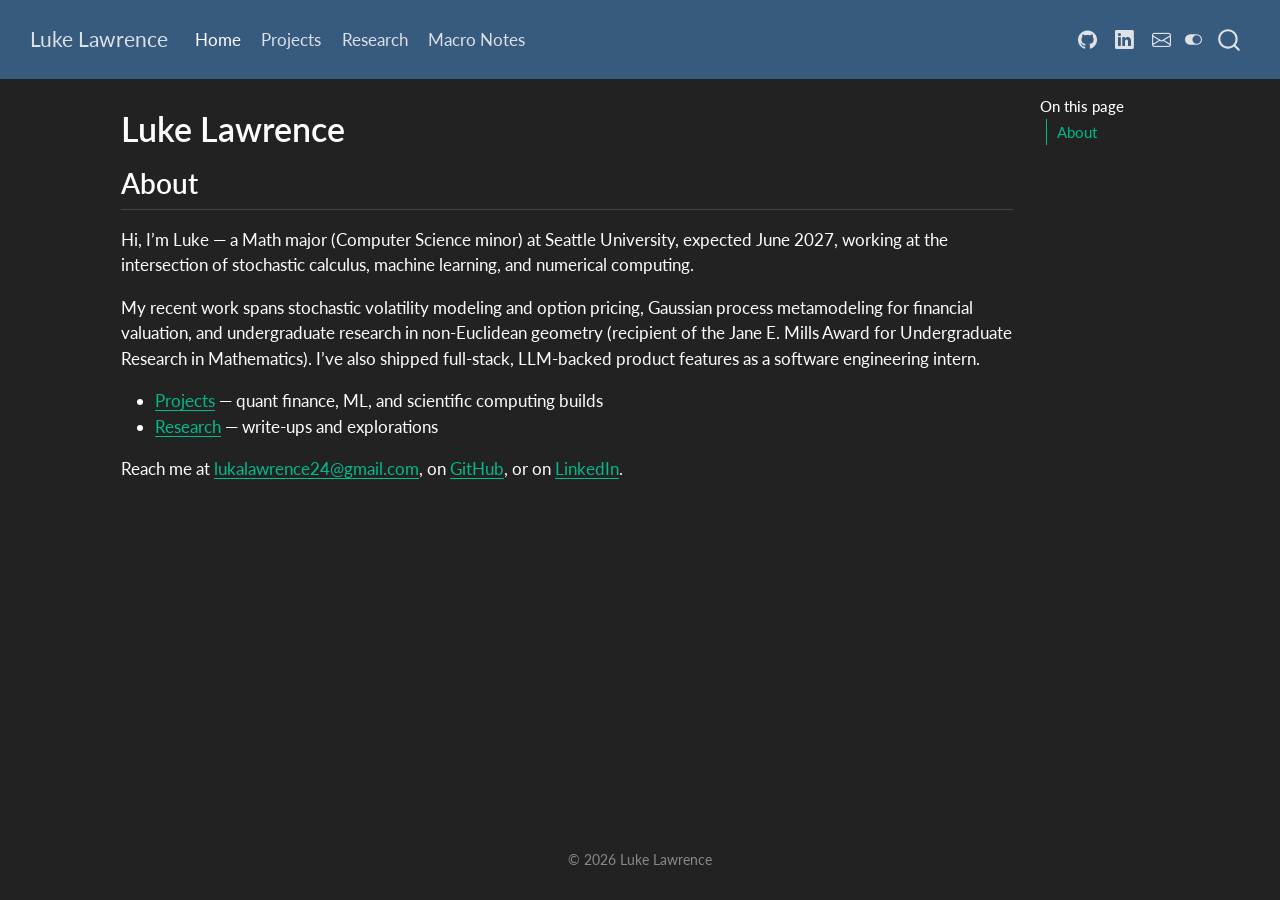
==== commit dd40e16d: "Built site for gh-pages" ====
--- a/index.html
+++ b/index.html
@@ -2,7 +2,7 @@
 <html xmlns="http://www.w3.org/1999/xhtml" lang="en" xml:lang="en"><head>
 
 <meta charset="utf-8">
-<meta name="generator" content="quarto-1.9.38">
+<meta name="generator" content="quarto-1.10.18">
 
 <meta name="viewport" content="width=device-width, initial-scale=1.0, user-scalable=yes">
 
@@ -12,10 +12,13 @@
 /* Default styles provided by pandoc.
 ** See https://pandoc.org/MANUAL.html#variables-for-html for config info.
 */
-code{white-space: pre-wrap;}
 span.smallcaps{font-variant: small-caps;}
-div.columns{display: flex; gap: min(4vw, 1.5em);}
-div.column{flex: auto; overflow-x: auto;}
+div.columns{display: flex; gap: 1.5em;}
+div.column{flex: auto;}
+@media screen {
+div.columns{gap: min(4vw, 1.5em);}
+div.column{overflow-x: auto;}
+}
 div.hanging-indent{margin-left: 1.5em; text-indent: -1.5em;}
 ul.task-list{list-style: none;}
 ul.task-list li input[type="checkbox"] {
@@ -39,12 +42,12 @@
 <script src="site_libs/quarto-html/tippy.umd.min.js"></script>
 <script src="site_libs/quarto-html/anchor.min.js"></script>
 <link href="site_libs/quarto-html/tippy.css" rel="stylesheet">
-<link href="site_libs/quarto-html/quarto-syntax-highlighting-15634bcf2e68342d4ad2dfa704d543f6.css" rel="stylesheet" class="quarto-color-scheme" id="quarto-text-highlighting-styles">
-<link href="site_libs/quarto-html/quarto-syntax-highlighting-dark-0a6b7249c26820e032cb0bd839ff02b1.css" rel="stylesheet" class="quarto-color-scheme quarto-color-alternate" id="quarto-text-highlighting-styles">
+<link href="site_libs/quarto-html/quarto-syntax-highlighting-64a204ab8560d761af7679ceaba22944.css" rel="stylesheet" class="quarto-color-scheme" id="quarto-text-highlighting-styles">
+<link href="site_libs/quarto-html/quarto-syntax-highlighting-dark-b85bc7c33db8c58e0ec93c3465666fed.css" rel="stylesheet" class="quarto-color-scheme quarto-color-alternate" id="quarto-text-highlighting-styles">
 <script src="site_libs/bootstrap/bootstrap.min.js"></script>
 <link href="site_libs/bootstrap/bootstrap-icons.css" rel="stylesheet">
-<link href="site_libs/bootstrap/bootstrap-2848db4c0f3e4021fc765f6e1bcdf99c.min.css" rel="stylesheet" append-hash="true" class="quarto-color-scheme" id="quarto-bootstrap" data-mode="light">
-<link href="site_libs/bootstrap/bootstrap-dark-080681770e7937768b3f197d436ffa3a.min.css" rel="stylesheet" append-hash="true" class="quarto-color-scheme quarto-color-alternate" id="quarto-bootstrap" data-mode="dark">
+<link href="site_libs/bootstrap/bootstrap-b89875ace9864a2654f702df63e96819.min.css" rel="stylesheet" append-hash="true" class="quarto-color-scheme" id="quarto-bootstrap" data-mode="light">
+<link href="site_libs/bootstrap/bootstrap-dark-d80449e49061d0f4f62398dd0d1062b6.min.css" rel="stylesheet" append-hash="true" class="quarto-color-scheme quarto-color-alternate" id="quarto-bootstrap" data-mode="dark">
 <script id="quarto-search-options" type="application/json">{
   "location": "navbar",
   "copy-button": false,
@@ -279,7 +282,7 @@
 <span class="menu-text"></span></a>
   </li>  
   <li class="nav-item compact">
-    <a class="nav-link" href="https://linkedin.com/in/luke-lawrence"> <i class="bi bi-linkedin" role="img">
+    <a class="nav-link" href="https://www.linkedin.com/in/luke-lawrence-math/"> <i class="bi bi-linkedin" role="img">
 </i> 
 <span class="menu-text"></span></a>
   </li>  
@@ -340,7 +343,7 @@
 <li><strong><a href="./projects.html">Projects</a></strong> — quant finance, ML, and scientific computing builds</li>
 <li><strong><a href="./research.html">Research</a></strong> — write-ups and explorations</li>
 </ul>
-<p>Reach me at <a href="mailto:lukalawrence24@gmail.com">lukalawrence24@gmail.com</a>, on <a href="https://github.com/diffeqsolver">GitHub</a>, or on <a href="https://linkedin.com/in/luke-lawrence">LinkedIn</a>.</p>
+<p>Reach me at <a href="mailto:lukalawrence24@gmail.com">lukalawrence24@gmail.com</a>, on <a href="https://github.com/diffeqsolver">GitHub</a>, or on <a href="https://www.linkedin.com/in/luke-lawrence-math/">LinkedIn</a>.</p>
 
 
 </section>
--- a/site_libs/quarto-html/quarto-syntax-highlighting-64a204ab8560d761af7679ceaba22944.css
+++ b/site_libs/quarto-html/quarto-syntax-highlighting-64a204ab8560d761af7679ceaba22944.css
@@ -0,0 +1,236 @@
+/* quarto syntax highlight colors */
+:root {
+  --quarto-hl-ot-color: #003B4F;
+  --quarto-hl-at-color: #657422;
+  --quarto-hl-ss-color: #20794D;
+  --quarto-hl-an-color: #5E5E5E;
+  --quarto-hl-fu-color: #4758AB;
+  --quarto-hl-st-color: #20794D;
+  --quarto-hl-cf-color: #003B4F;
+  --quarto-hl-op-color: #5E5E5E;
+  --quarto-hl-er-color: #AD0000;
+  --quarto-hl-bn-color: #AD0000;
+  --quarto-hl-al-color: #AD0000;
+  --quarto-hl-va-color: #111111;
+  --quarto-hl-bu-color: inherit;
+  --quarto-hl-ex-color: inherit;
+  --quarto-hl-pp-color: #AD0000;
+  --quarto-hl-in-color: #5E5E5E;
+  --quarto-hl-vs-color: #20794D;
+  --quarto-hl-wa-color: #5E5E5E;
+  --quarto-hl-do-color: #5E5E5E;
+  --quarto-hl-im-color: #00769E;
+  --quarto-hl-ch-color: #20794D;
+  --quarto-hl-dt-color: #AD0000;
+  --quarto-hl-fl-color: #AD0000;
+  --quarto-hl-co-color: #5E5E5E;
+  --quarto-hl-cv-color: #5E5E5E;
+  --quarto-hl-cn-color: #8f5902;
+  --quarto-hl-sc-color: #5E5E5E;
+  --quarto-hl-dv-color: #AD0000;
+  --quarto-hl-kw-color: #003B4F;
+}
+
+/* other quarto variables */
+:root {
+  --quarto-font-monospace: SFMono-Regular, Menlo, Monaco, Consolas, "Liberation Mono", "Courier New", monospace;
+}
+
+/* syntax highlight based on Pandoc's rules */
+pre > code.sourceCode > span {
+  color: #003B4F;
+}
+
+code.sourceCode > span {
+  color: #003B4F;
+}
+
+div.sourceCode,
+div.sourceCode pre.sourceCode {
+  color: #003B4F;
+}
+
+/* Normal */
+code span {
+  color: #003B4F;
+}
+
+/* Alert */
+code span.al {
+  color: #AD0000;
+  font-style: inherit;
+}
+
+/* Annotation */
+code span.an {
+  color: #5E5E5E;
+  font-style: inherit;
+}
+
+/* Attribute */
+code span.at {
+  color: #657422;
+  font-style: inherit;
+}
+
+/* BaseN */
+code span.bn {
+  color: #AD0000;
+  font-style: inherit;
+}
+
+/* BuiltIn */
+code span.bu {
+  font-style: inherit;
+}
+
+/* ControlFlow */
+code span.cf {
+  color: #003B4F;
+  font-weight: bold;
+  font-style: inherit;
+}
+
+/* Char */
+code span.ch {
+  color: #20794D;
+  font-style: inherit;
+}
+
+/* Constant */
+code span.cn {
+  color: #8f5902;
+  font-style: inherit;
+}
+
+/* Comment */
+code span.co {
+  color: #5E5E5E;
+  font-style: inherit;
+}
+
+/* CommentVar */
+code span.cv {
+  color: #5E5E5E;
+  font-style: italic;
+}
+
+/* Documentation */
+code span.do {
+  color: #5E5E5E;
+  font-style: italic;
+}
+
+/* DataType */
+code span.dt {
+  color: #AD0000;
+  font-style: inherit;
+}
+
+/* DecVal */
+code span.dv {
+  color: #AD0000;
+  font-style: inherit;
+}
+
+/* Error */
+code span.er {
+  color: #AD0000;
+  font-style: inherit;
+}
+
+/* Extension */
+code span.ex {
+  font-style: inherit;
+}
+
+/* Float */
+code span.fl {
+  color: #AD0000;
+  font-style: inherit;
+}
+
+/* Function */
+code span.fu {
+  color: #4758AB;
+  font-style: inherit;
+}
+
+/* Import */
+code span.im {
+  color: #00769E;
+  font-style: inherit;
+}
+
+/* Information */
+code span.in {
+  color: #5E5E5E;
+  font-style: inherit;
+}
+
+/* Keyword */
+code span.kw {
+  color: #003B4F;
+  font-weight: bold;
+  font-style: inherit;
+}
+
+/* Operator */
+code span.op {
+  color: #5E5E5E;
+  font-style: inherit;
+}
+
+/* Other */
+code span.ot {
+  color: #003B4F;
+  font-style: inherit;
+}
+
+/* Preprocessor */
+code span.pp {
+  color: #AD0000;
+  font-style: inherit;
+}
+
+/* SpecialChar */
+code span.sc {
+  color: #5E5E5E;
+  font-style: inherit;
+}
+
+/* SpecialString */
+code span.ss {
+  color: #20794D;
+  font-style: inherit;
+}
+
+/* String */
+code span.st {
+  color: #20794D;
+  font-style: inherit;
+}
+
+/* Variable */
+code span.va {
+  color: #111111;
+  font-style: inherit;
+}
+
+/* VerbatimString */
+code span.vs {
+  color: #20794D;
+  font-style: inherit;
+}
+
+/* Warning */
+code span.wa {
+  color: #5E5E5E;
+  font-style: italic;
+}
+
+.prevent-inlining {
+  content: "</";
+}
+
+/*# sourceMappingURL=9d8d5bb603a83b8298b89080a598c93b.css.map */
--- a/site_libs/quarto-html/quarto-syntax-highlighting-dark-b85bc7c33db8c58e0ec93c3465666fed.css
+++ b/site_libs/quarto-html/quarto-syntax-highlighting-dark-b85bc7c33db8c58e0ec93c3465666fed.css
@@ -0,0 +1,219 @@
+/* quarto syntax highlight colors */
+:root {
+  --quarto-hl-al-color: #f07178;
+  --quarto-hl-an-color: #d4d0ab;
+  --quarto-hl-at-color: #00e0e0;
+  --quarto-hl-bn-color: #d4d0ab;
+  --quarto-hl-bu-color: #abe338;
+  --quarto-hl-ch-color: #abe338;
+  --quarto-hl-co-color: #f8f8f2;
+  --quarto-hl-cv-color: #ffd700;
+  --quarto-hl-cn-color: #ffd700;
+  --quarto-hl-cf-color: #ffa07a;
+  --quarto-hl-dt-color: #ffa07a;
+  --quarto-hl-dv-color: #d4d0ab;
+  --quarto-hl-do-color: #f8f8f2;
+  --quarto-hl-er-color: #f07178;
+  --quarto-hl-ex-color: #00e0e0;
+  --quarto-hl-fl-color: #d4d0ab;
+  --quarto-hl-fu-color: #ffa07a;
+  --quarto-hl-im-color: #abe338;
+  --quarto-hl-in-color: #d4d0ab;
+  --quarto-hl-kw-color: #ffa07a;
+  --quarto-hl-op-color: #ffa07a;
+  --quarto-hl-ot-color: #00e0e0;
+  --quarto-hl-pp-color: #dcc6e0;
+  --quarto-hl-re-color: #00e0e0;
+  --quarto-hl-sc-color: #abe338;
+  --quarto-hl-ss-color: #abe338;
+  --quarto-hl-st-color: #abe338;
+  --quarto-hl-va-color: #00e0e0;
+  --quarto-hl-vs-color: #abe338;
+  --quarto-hl-wa-color: #dcc6e0;
+}
+
+/* other quarto variables */
+:root {
+  --quarto-font-monospace: SFMono-Regular, Menlo, Monaco, Consolas, "Liberation Mono", "Courier New", monospace;
+}
+
+/* syntax highlight based on Pandoc's rules */
+pre > code.sourceCode > span {
+  color: #f8f8f2;
+}
+
+code.sourceCode > span {
+  color: #f8f8f2;
+}
+
+div.sourceCode,
+div.sourceCode pre.sourceCode {
+  color: #f8f8f2;
+}
+
+/* Normal */
+code span {
+  color: #f8f8f2;
+}
+
+/* Alert */
+code span.al {
+  color: #f07178;
+}
+
+/* Annotation */
+code span.an {
+  color: #d4d0ab;
+}
+
+/* Attribute */
+code span.at {
+  color: #00e0e0;
+}
+
+/* BaseN */
+code span.bn {
+  color: #d4d0ab;
+}
+
+/* BuiltIn */
+code span.bu {
+  color: #abe338;
+}
+
+/* ControlFlow */
+code span.cf {
+  font-weight: bold;
+  color: #ffa07a;
+}
+
+/* Char */
+code span.ch {
+  color: #abe338;
+}
+
+/* Constant */
+code span.cn {
+  color: #ffd700;
+}
+
+/* Comment */
+code span.co {
+  font-style: italic;
+  color: #f8f8f2;
+}
+
+/* CommentVar */
+code span.cv {
+  color: #ffd700;
+}
+
+/* Documentation */
+code span.do {
+  color: #f8f8f2;
+}
+
+/* DataType */
+code span.dt {
+  color: #ffa07a;
+}
+
+/* DecVal */
+code span.dv {
+  color: #d4d0ab;
+}
+
+/* Error */
+code span.er {
+  color: #f07178;
+  text-decoration: underline;
+}
+
+/* Extension */
+code span.ex {
+  font-weight: bold;
+  color: #00e0e0;
+}
+
+/* Float */
+code span.fl {
+  color: #d4d0ab;
+}
+
+/* Function */
+code span.fu {
+  color: #ffa07a;
+}
+
+/* Import */
+code span.im {
+  color: #abe338;
+}
+
+/* Information */
+code span.in {
+  color: #d4d0ab;
+}
+
+/* Keyword */
+code span.kw {
+  font-weight: bold;
+  color: #ffa07a;
+}
+
+/* Operator */
+code span.op {
+  color: #ffa07a;
+}
+
+/* Other */
+code span.ot {
+  color: #00e0e0;
+}
+
+/* Preprocessor */
+code span.pp {
+  color: #dcc6e0;
+}
+
+/* RegionMarker */
+code span.re {
+  background-color: #f8f8f2;
+  color: #00e0e0;
+}
+
+/* SpecialChar */
+code span.sc {
+  color: #abe338;
+}
+
+/* SpecialString */
+code span.ss {
+  color: #abe338;
+}
+
+/* String */
+code span.st {
+  color: #abe338;
+}
+
+/* Variable */
+code span.va {
+  color: #00e0e0;
+}
+
+/* VerbatimString */
+code span.vs {
+  color: #abe338;
+}
+
+/* Warning */
+code span.wa {
+  color: #dcc6e0;
+}
+
+.prevent-inlining {
+  content: "</";
+}
+
+/*# sourceMappingURL=4ed8f1090dec6531da29ab00902aa718.css.map */
